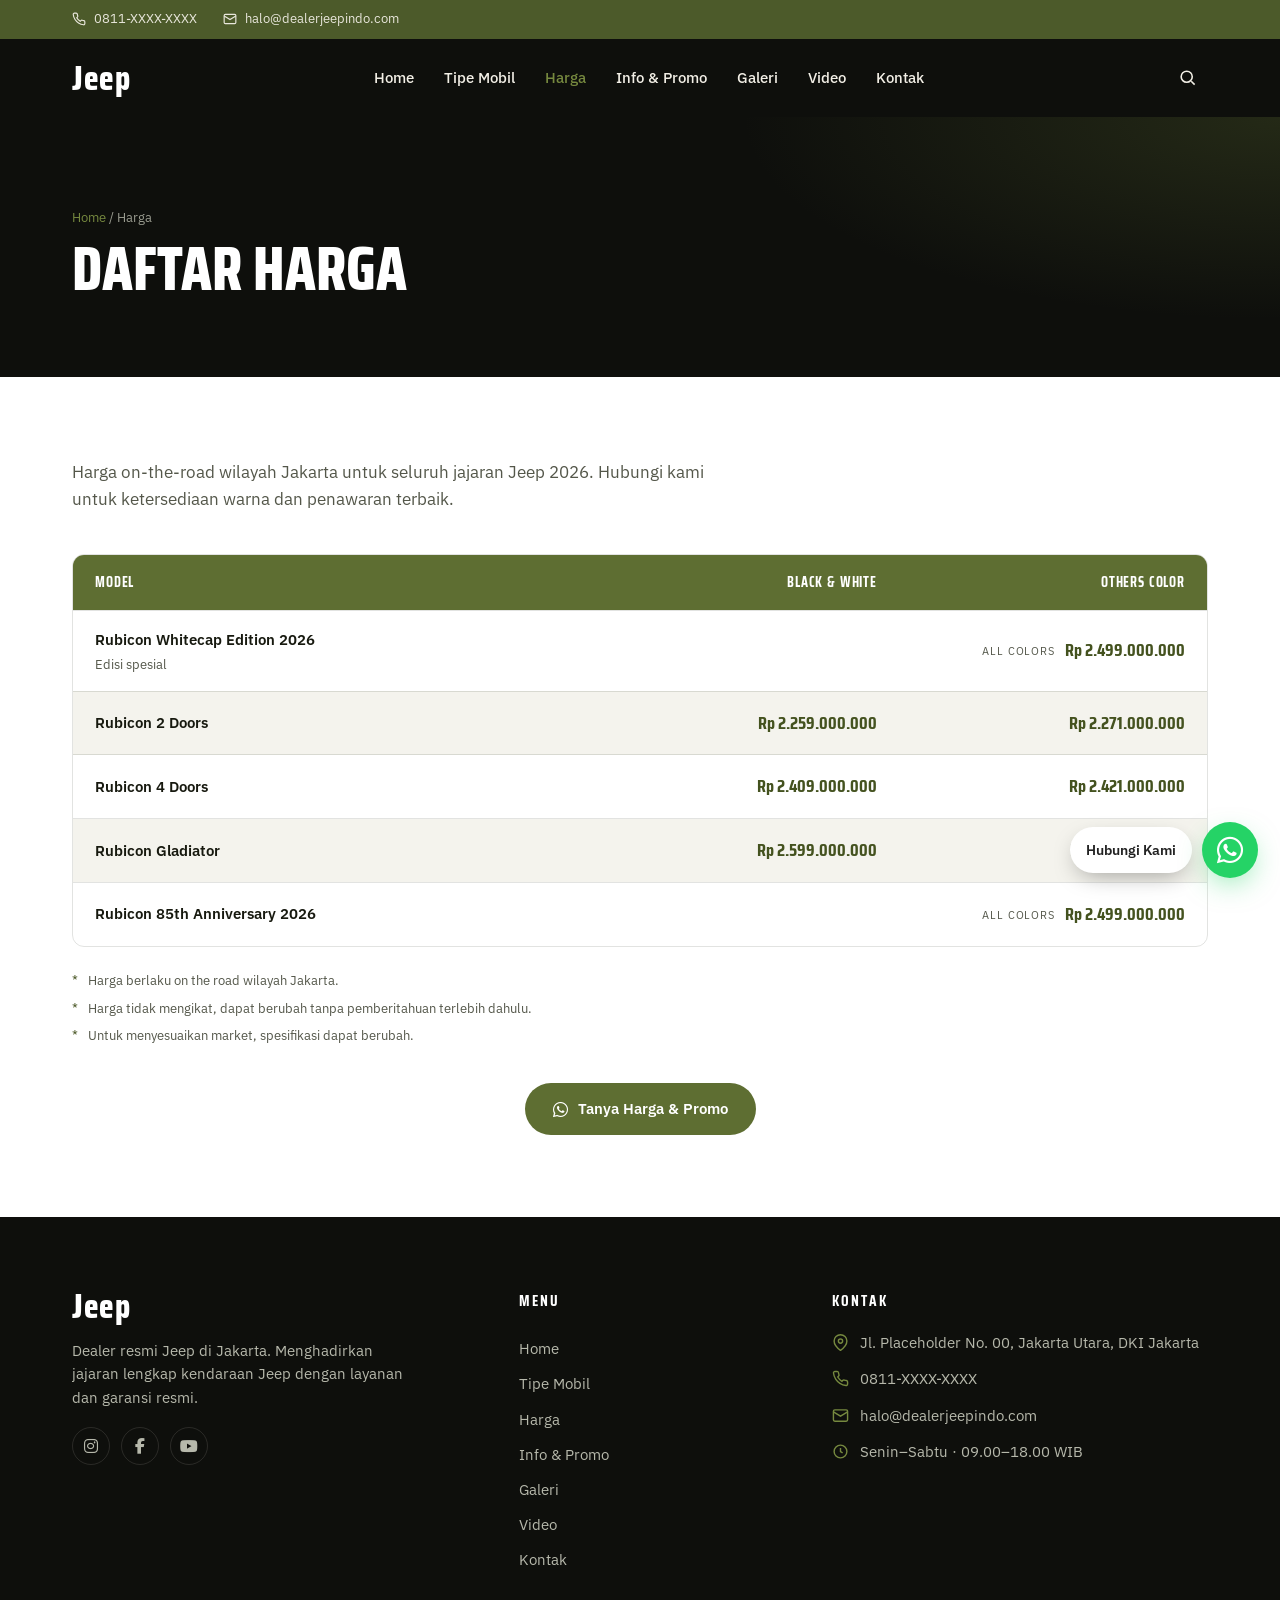
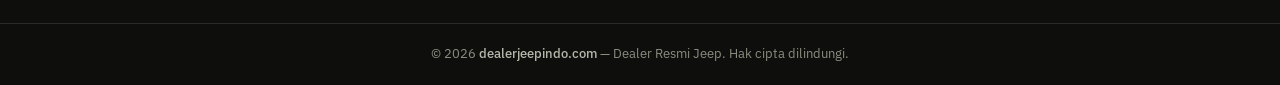
==== harga.html @ bde7ee02 "Add files via upload" ====
<!DOCTYPE html>
<html lang="id">
<head>
<meta charset="UTF-8">
<meta name="viewport" content="width=device-width, initial-scale=1.0">
<title>Daftar Harga Jeep 2026 — dealerjeepindo.com</title>
<meta name="description" content="Daftar harga resmi Jeep 2026 — Rubicon, Gladiator, Whitecap Edition. Harga on-the-road Jakarta.">
<link rel="preconnect" href="https://fonts.googleapis.com">
<link rel="preconnect" href="https://fonts.gstatic.com" crossorigin>
<link href="https://fonts.googleapis.com/css2?family=Saira+Condensed:wght@600;700;800&family=IBM+Plex+Sans:wght@400;500;600&display=swap" rel="stylesheet">
<link rel="stylesheet" href="https://cdnjs.cloudflare.com/ajax/libs/font-awesome/6.5.2/css/all.min.css" crossorigin="anonymous" referrerpolicy="no-referrer">
<style>
  :root{--bg:#FFFFFF;--bg-alt:#F4F3ED;--ink:#17190F;--ink-soft:#54574A;--black:#0E0F0C;--olive:#5E6E32;--olive-br:#76893F;--olive-text:#44521F;--bar:#4C5A2A;--bone:#F2EFE6;--wa:#25D366;--line:rgba(23,25,15,.12);--line-d:rgba(242,239,230,.12);--maxw:1240px;--hpad:clamp(20px,5vw,52px);}
  *,*::before,*::after{box-sizing:border-box;}
  html{scroll-behavior:smooth;}
  body{margin:0;background:var(--bg);color:var(--ink);font-family:"IBM Plex Sans",system-ui,sans-serif;line-height:1.6;-webkit-font-smoothing:antialiased;overflow-x:hidden;}
  a{color:inherit;text-decoration:none;}
  ::selection{background:var(--olive);color:#fff;}
  .wa-btn{display:inline-flex;align-items:center;gap:10px;background:var(--olive);color:#fff;font-weight:600;font-size:15px;padding:14px 28px;border-radius:30px;transition:background .2s,transform .2s;cursor:pointer;}
  .wa-btn:hover{background:var(--olive-br);transform:translateY(-2px);}
  .wa-btn i{font-size:17px;line-height:1;flex:none;}
  .topbar{background:var(--bar);font-size:13px;}
  .topbar .in{max-width:var(--maxw);margin:0 auto;padding:9px var(--hpad);display:flex;align-items:center;gap:26px;}
  .topbar a{color:var(--bone);display:inline-flex;align-items:center;gap:8px;opacity:.95;transition:opacity .2s;}
  .topbar a:hover{opacity:1;}.topbar svg{width:14px;height:14px;flex:none;}
  .nav{position:sticky;top:0;z-index:50;background:var(--black);}
  .nav .in{max-width:var(--maxw);margin:0 auto;padding:0 var(--hpad);height:78px;display:flex;align-items:center;justify-content:space-between;gap:24px;}
  .logo{font-family:"Saira Condensed",sans-serif;font-weight:800;font-size:34px;letter-spacing:.02em;line-height:1;color:#fff;}
  .menu{display:flex;align-items:center;gap:30px;}
  .menu a{font-size:15px;font-weight:500;color:var(--bone);padding:4px 0;transition:color .2s;}
  .menu a:hover,.menu a.active{color:var(--olive-br);}
  .nav-icons{display:flex;align-items:center;gap:14px;}
  .nav-icons .search{width:40px;height:40px;display:flex;align-items:center;justify-content:center;color:var(--bone);background:none;border:0;cursor:pointer;border-radius:50%;transition:background .2s;}
  .nav-icons .search:hover{background:rgba(242,239,230,.08);}.nav-icons .search svg{width:19px;height:19px;}
  .burger{display:none;width:44px;height:44px;border:1px solid var(--line-d);background:none;border-radius:3px;cursor:pointer;padding:0;align-items:center;justify-content:center;}
  .burger span,.burger span::before,.burger span::after{display:block;width:20px;height:2px;background:var(--bone);position:relative;transition:transform .25s,background .2s;}
  .burger span::before,.burger span::after{content:"";position:absolute;left:0;}
  .burger span::before{top:-6px;}.burger span::after{top:6px;}
  .burger[aria-expanded="true"] span{background:transparent;}
  .burger[aria-expanded="true"] span::before{transform:translateY(6px) rotate(45deg);}
  .burger[aria-expanded="true"] span::after{transform:translateY(-6px) rotate(-45deg);}
  .page-hero{background:var(--black);position:relative;overflow:hidden;}
  .page-hero::after{content:"";position:absolute;inset:0;background:radial-gradient(70% 130% at 100% 0,rgba(94,110,50,.28),transparent 60%);}
  .page-hero .in{position:relative;z-index:1;max-width:var(--maxw);margin:0 auto;padding:clamp(46px,7vw,78px) var(--hpad);}
  .page-hero .crumb{font-size:13px;color:#9A9C90;margin-bottom:10px;}
  .page-hero .crumb a{color:var(--olive-br);}
  .page-hero h1{font-family:"Saira Condensed",sans-serif;font-weight:800;text-transform:uppercase;font-size:clamp(2.4rem,5vw,3.8rem);line-height:1;margin:0;color:#fff;}
  .lead{max-width:660px;margin:0 0 clamp(30px,5vw,42px);color:var(--ink-soft);font-size:16.5px;}

  /* price table */
  .price-wrap{max-width:var(--maxw);margin:0 auto;padding:clamp(48px,7vw,82px) var(--hpad);}
  .tscroll{overflow-x:auto;border:1px solid var(--line);border-radius:12px;}
  .ptable{width:100%;border-collapse:collapse;min-width:560px;font-size:15px;}
  .ptable thead th{background:var(--olive);color:#fff;text-align:left;padding:16px 22px;font-family:"Saira Condensed",sans-serif;font-weight:700;text-transform:uppercase;letter-spacing:.06em;font-size:14px;}
  .ptable thead th:not(:first-child){text-align:right;}
  .ptable td{padding:17px 22px;border-top:1px solid var(--line);vertical-align:middle;}
  .ptable tbody tr:nth-child(even){background:var(--bg-alt);}
  .ptable .model{font-weight:600;color:var(--ink);}
  .ptable .model small{display:block;font-weight:400;color:var(--ink-soft);font-size:12.5px;margin-top:2px;}
  .ptable .price{font-family:"Saira Condensed",sans-serif;font-weight:700;font-size:18px;color:var(--olive-text);white-space:nowrap;text-align:right;}
  .ptable .all{text-align:right;}
  .ptable .badge-all{font-size:11px;color:var(--ink-soft);text-transform:uppercase;letter-spacing:.08em;display:inline-block;margin-right:10px;vertical-align:middle;}
  .pnotes{margin:24px 0 0;padding:0;list-style:none;font-size:13px;color:var(--ink-soft);}
  .pnotes li{margin-bottom:7px;padding-left:16px;position:relative;}
  .pnotes li::before{content:"*";position:absolute;left:0;color:var(--olive-text);}
  .price-cta{margin-top:36px;text-align:center;}

  /* footer */
  .footer{background:var(--black);color:var(--bone);}
  .footer .in{max-width:var(--maxw);margin:0 auto;padding:clamp(52px,7vw,72px) var(--hpad) 0;}
  .footer .cols{display:grid;grid-template-columns:1.5fr 1fr 1.4fr;gap:44px;padding-bottom:46px;}
  .footer .logo{margin-bottom:16px;}
  .footer .blurb{color:#B6B8AB;font-size:14.5px;margin:0 0 18px;max-width:38ch;}
  .footer h4{font-family:"Saira Condensed",sans-serif;font-weight:700;text-transform:uppercase;letter-spacing:.14em;font-size:15px;color:#fff;margin:0 0 18px;}
  .footer .links a{display:block;color:#B6B8AB;padding:6px 0;font-size:14.5px;transition:color .2s;}
  .footer .links a:hover{color:var(--olive-br);}
  .footer .contact{list-style:none;padding:0;margin:0;}
  .footer .contact li{display:flex;gap:11px;color:#B6B8AB;font-size:14.5px;margin-bottom:13px;align-items:flex-start;}
  .footer .contact svg{width:17px;height:17px;flex:none;color:var(--olive-br);margin-top:3px;}
  .footer .social{display:flex;gap:11px;margin-top:6px;}
  .footer .social a{width:38px;height:38px;border:1px solid var(--line-d);border-radius:50%;display:flex;align-items:center;justify-content:center;color:#B6B8AB;transition:background .2s,color .2s,border-color .2s;}
  .footer .social a:hover{background:var(--olive);color:#fff;border-color:var(--olive);}.footer .social i{font-size:16px;}
  .copyright{border-top:1px solid var(--line-d);padding:20px 0;text-align:center;font-size:13px;color:#8B8D81;}
  .copyright b{color:#B6B8AB;font-weight:500;}
  .wa{position:fixed;right:22px;bottom:22px;z-index:80;display:flex;align-items:center;}
  .wa .pill{background:#fff;color:#222;font-size:14px;font-weight:600;padding:0 16px;height:46px;display:flex;align-items:center;border-radius:24px;box-shadow:0 8px 24px -8px rgba(0,0,0,.4);margin-right:10px;white-space:nowrap;}
  .wa .circle{width:56px;height:56px;border-radius:50%;background:var(--wa);display:flex;align-items:center;justify-content:center;box-shadow:0 10px 28px -6px rgba(37,211,102,.5);transition:transform .2s;}
  .wa:hover .circle{transform:scale(1.07);}.wa .circle i{font-size:30px;line-height:1;color:#fff;}

  @media (max-width:900px){
    .menu,.nav-icons .search{display:none;}.burger{display:flex;}
    .menu.open{display:flex;position:fixed;top:78px;left:0;right:0;flex-direction:column;align-items:stretch;gap:0;background:rgba(14,15,12,.98);border-bottom:1px solid var(--line-d);padding:6px var(--hpad) 16px;}
    .menu.open a{padding:15px 0;border-bottom:1px solid var(--line-d);font-size:16px;}
    .footer .cols{grid-template-columns:1fr 1fr;gap:34px;}
  }
  @media (max-width:560px){
    .topbar .in{gap:16px;font-size:12px;}.topbar .email{display:none;}.wa .pill{display:none;}
    .footer .cols{grid-template-columns:1fr;gap:30px;}
    .ptable td,.ptable thead th{padding:13px 16px;}
  }
  @media (prefers-reduced-motion:reduce){*{transition-duration:.001s!important;}}
</style>
</head>
<body>

<div class="topbar"><div class="in">
  <a href="tel:+62811XXXXXXX"><svg viewBox="0 0 24 24" fill="none" stroke="currentColor" stroke-width="2"><path d="M22 16.92v3a2 2 0 0 1-2.18 2 19.79 19.79 0 0 1-8.63-3.07 19.5 19.5 0 0 1-6-6 19.79 19.79 0 0 1-3.07-8.67A2 2 0 0 1 4.11 2h3a2 2 0 0 1 2 1.72c.13.96.36 1.9.7 2.81a2 2 0 0 1-.45 2.11L8.09 9.91a16 16 0 0 0 6 6l1.27-1.27a2 2 0 0 1 2.11-.45c.91.34 1.85.57 2.81.7A2 2 0 0 1 22 16.92z"/></svg>0811-XXXX-XXXX</a>
  <a class="email" href="mailto:halo@dealerjeepindo.com"><svg viewBox="0 0 24 24" fill="none" stroke="currentColor" stroke-width="2"><rect x="2" y="4" width="20" height="16" rx="2"/><path d="m22 7-10 6L2 7"/></svg>halo@dealerjeepindo.com</a>
</div></div>

<nav class="nav"><div class="in">
  <a href="index.html" class="logo">Jeep</a>
  <div class="menu" id="menu">
    <a href="index.html">Home</a>
    <a href="tipe-mobil.html">Tipe Mobil</a>
    <a href="harga.html" class="active">Harga</a>
    <a href="#">Info &amp; Promo</a>
    <a href="#">Galeri</a>
    <a href="#">Video</a>
    <a href="kontak.html">Kontak</a>
  </div>
  <div class="nav-icons">
    <button class="search" aria-label="Cari"><svg viewBox="0 0 24 24" fill="none" stroke="currentColor" stroke-width="2"><circle cx="11" cy="11" r="7"/><path d="m21 21-4.3-4.3"/></svg></button>
    <button class="burger" id="burger" aria-label="Buka menu" aria-expanded="false" aria-controls="menu"><span></span></button>
  </div>
</div></nav>

<section class="page-hero"><div class="in">
  <p class="crumb"><a href="index.html">Home</a> / Harga</p>
  <h1>Daftar Harga</h1>
</div></section>

<section class="price-wrap">
  <p class="lead">Harga on-the-road wilayah Jakarta untuk seluruh jajaran Jeep 2026. Hubungi kami untuk ketersediaan warna dan penawaran terbaik.</p>

  <div class="tscroll">
    <table class="ptable">
      <thead><tr><th>Model</th><th>Black &amp; White</th><th>Others Color</th></tr></thead>
      <tbody>
        <tr>
          <td class="model">Rubicon Whitecap Edition 2026<small>Edisi spesial</small></td>
          <td class="all" colspan="2"><span class="badge-all">All Colors</span><span class="price" style="display:inline">Rp 2.499.000.000</span></td>
        </tr>
        <tr>
          <td class="model">Rubicon 2 Doors</td>
          <td class="price">Rp 2.259.000.000</td>
          <td class="price">Rp 2.271.000.000</td>
        </tr>
        <tr>
          <td class="model">Rubicon 4 Doors</td>
          <td class="price">Rp 2.409.000.000</td>
          <td class="price">Rp 2.421.000.000</td>
        </tr>
        <tr>
          <td class="model">Rubicon Gladiator</td>
          <td class="price">Rp 2.599.000.000</td>
          <td class="price">Rp 2.611.000.000</td>
        </tr>
        <tr>
          <td class="model">Rubicon 85th Anniversary 2026</td>
          <td class="all" colspan="2"><span class="badge-all">All Colors</span><span class="price" style="display:inline">Rp 2.499.000.000</span></td>
        </tr>
      </tbody>
    </table>
  </div>

  <ul class="pnotes">
    <li>Harga berlaku on the road wilayah Jakarta.</li>
    <li>Harga tidak mengikat, dapat berubah tanpa pemberitahuan terlebih dahulu.</li>
    <li>Untuk menyesuaikan market, spesifikasi dapat berubah.</li>
  </ul>

  <div class="price-cta">
    <a href="https://wa.me/62811XXXXXXX?text=Halo%2C%20saya%20mau%20tanya%20harga%20%26%20promo%20Jeep" class="wa-btn"><i class="fa-brands fa-whatsapp"></i> Tanya Harga &amp; Promo</a>
  </div>
</section>

<footer class="footer" id="footer"><div class="in"><div class="cols">
  <div>
    <div class="logo">Jeep</div>
    <p class="blurb">Dealer resmi Jeep di Jakarta. Menghadirkan jajaran lengkap kendaraan Jeep dengan layanan dan garansi resmi.</p>
    <div class="social">
      <a href="#" aria-label="Instagram"><i class="fa-brands fa-instagram"></i></a>
      <a href="#" aria-label="Facebook"><i class="fa-brands fa-facebook-f"></i></a>
      <a href="#" aria-label="YouTube"><i class="fa-brands fa-youtube"></i></a>
    </div>
  </div>
  <div>
    <h4>Menu</h4>
    <div class="links">
      <a href="index.html">Home</a>
      <a href="tipe-mobil.html">Tipe Mobil</a>
      <a href="harga.html">Harga</a>
      <a href="#">Info &amp; Promo</a>
      <a href="#">Galeri</a>
      <a href="#">Video</a>
      <a href="kontak.html">Kontak</a>
    </div>
  </div>
  <div>
    <h4>Kontak</h4>
    <ul class="contact">
      <li><svg viewBox="0 0 24 24" fill="none" stroke="currentColor" stroke-width="2"><path d="M21 10c0 7-9 13-9 13s-9-6-9-13a9 9 0 0 1 18 0Z"/><circle cx="12" cy="10" r="3"/></svg><span>Jl. Placeholder No. 00, Jakarta Utara, DKI Jakarta</span></li>
      <li><svg viewBox="0 0 24 24" fill="none" stroke="currentColor" stroke-width="2"><path d="M22 16.92v3a2 2 0 0 1-2.18 2 19.79 19.79 0 0 1-8.63-3.07 19.5 19.5 0 0 1-6-6 19.79 19.79 0 0 1-3.07-8.67A2 2 0 0 1 4.11 2h3a2 2 0 0 1 2 1.72c.13.96.36 1.9.7 2.81a2 2 0 0 1-.45 2.11L8.09 9.91a16 16 0 0 0 6 6l1.27-1.27a2 2 0 0 1 2.11-.45c.91.34 1.85.57 2.81.7A2 2 0 0 1 22 16.92z"/></svg><span>0811-XXXX-XXXX</span></li>
      <li><svg viewBox="0 0 24 24" fill="none" stroke="currentColor" stroke-width="2"><rect x="2" y="4" width="20" height="16" rx="2"/><path d="m22 7-10 6L2 7"/></svg><span>halo@dealerjeepindo.com</span></li>
      <li><svg viewBox="0 0 24 24" fill="none" stroke="currentColor" stroke-width="2"><circle cx="12" cy="12" r="9"/><path d="M12 7v5l3 2"/></svg><span>Senin–Sabtu · 09.00–18.00 WIB</span></li>
    </ul>
  </div>
</div></div>
<div class="copyright">© 2026 <b>dealerjeepindo.com</b> — Dealer Resmi Jeep. Hak cipta dilindungi.</div>
</footer>

<a class="wa" href="https://wa.me/62811XXXXXXX?text=Halo%2C%20saya%20mau%20tanya%20unit%20Jeep" aria-label="Hubungi via WhatsApp">
  <span class="pill">Hubungi Kami</span><span class="circle"><i class="fa-brands fa-whatsapp"></i></span>
</a>

<script>
(function(){var b=document.getElementById('burger'),m=document.getElementById('menu');b.addEventListener('click',function(){var o=m.classList.toggle('open');b.setAttribute('aria-expanded',o);});m.querySelectorAll('a').forEach(function(a){a.addEventListener('click',function(){m.classList.remove('open');b.setAttribute('aria-expanded','false');});});})();
</script>
</body>
</html>
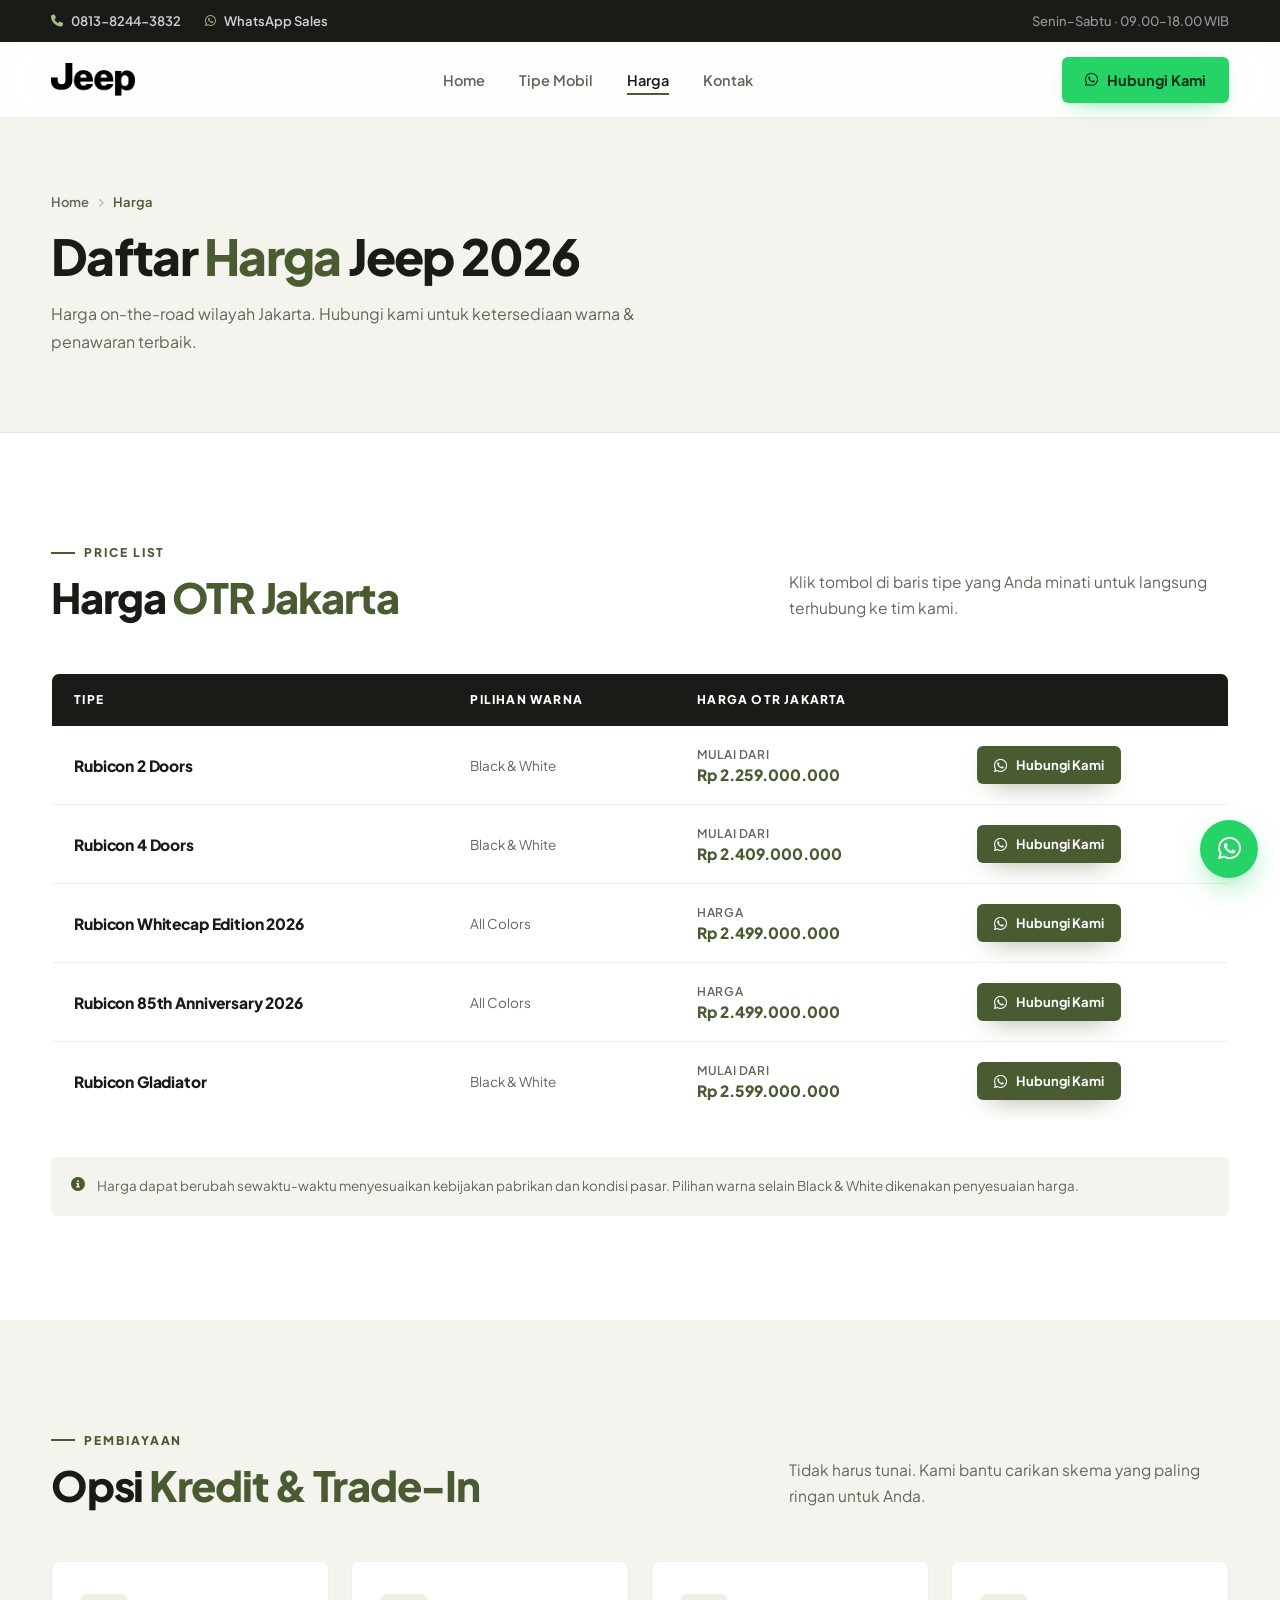
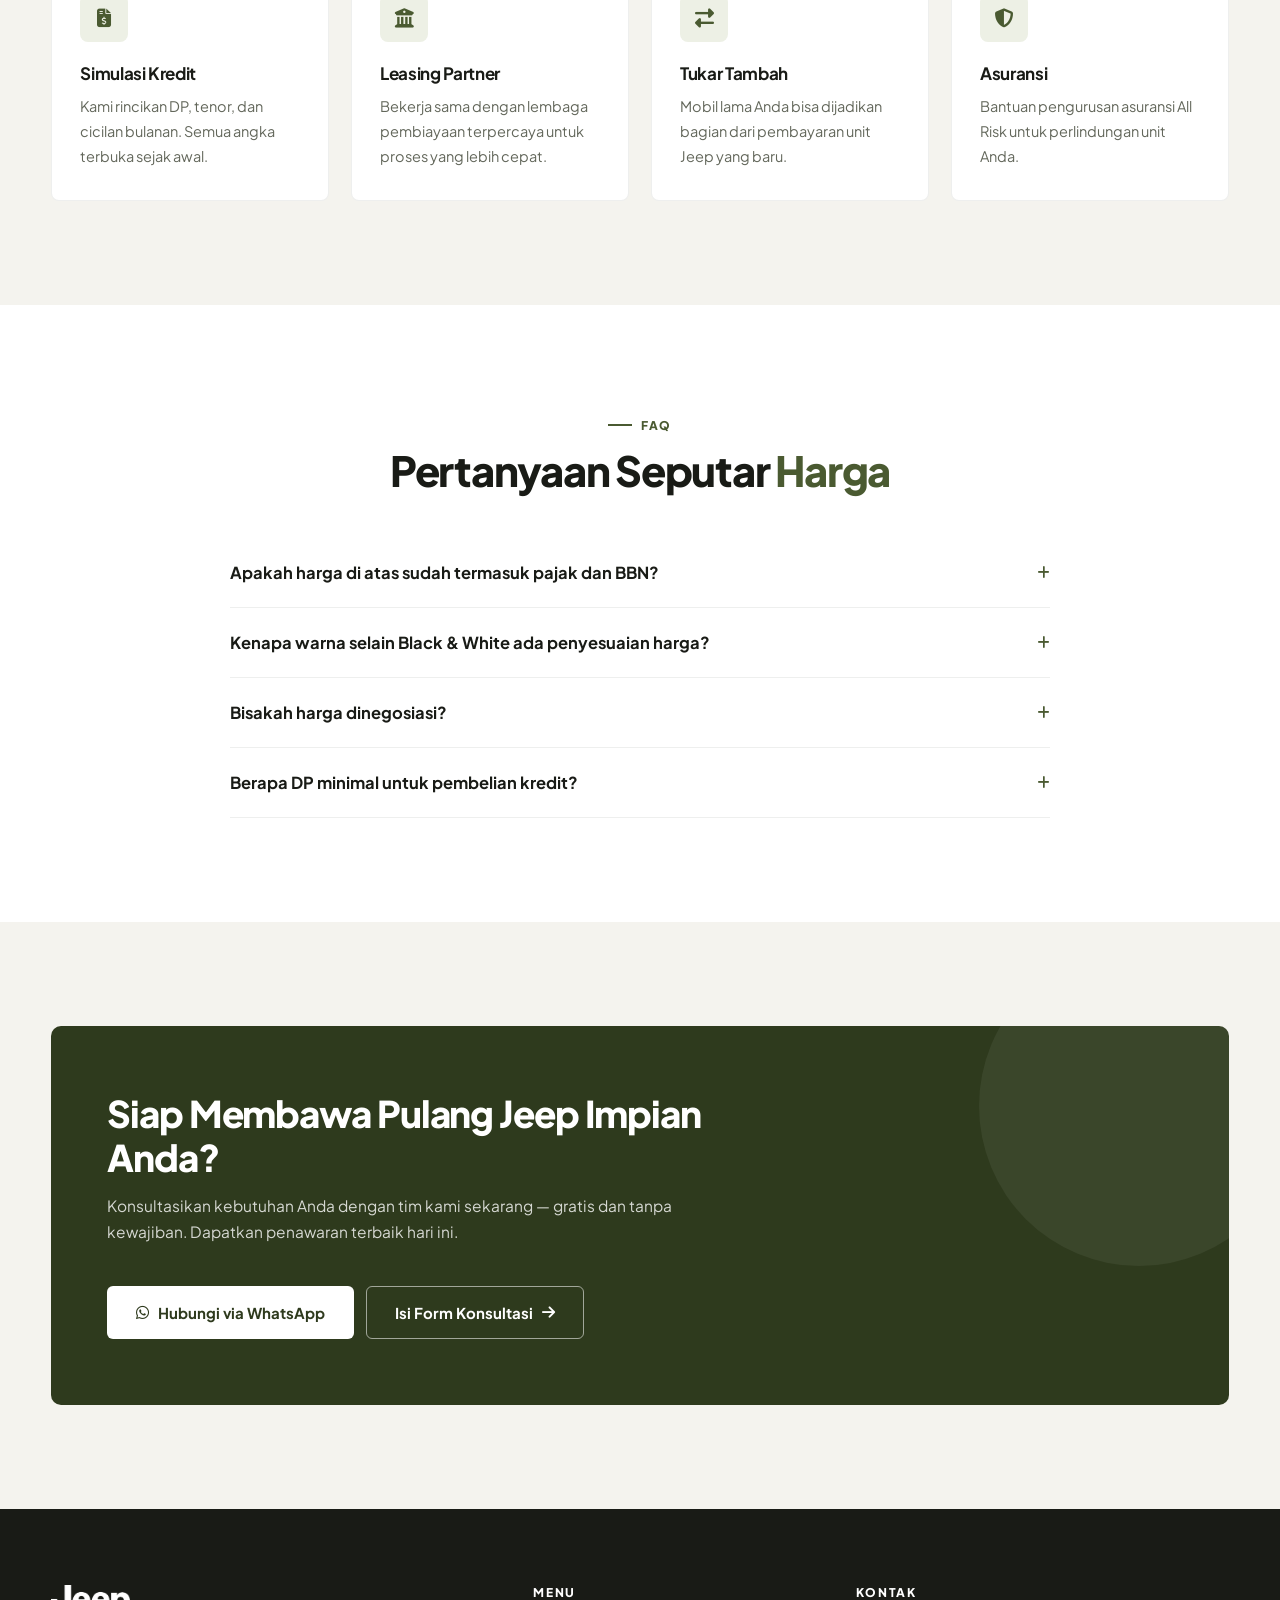
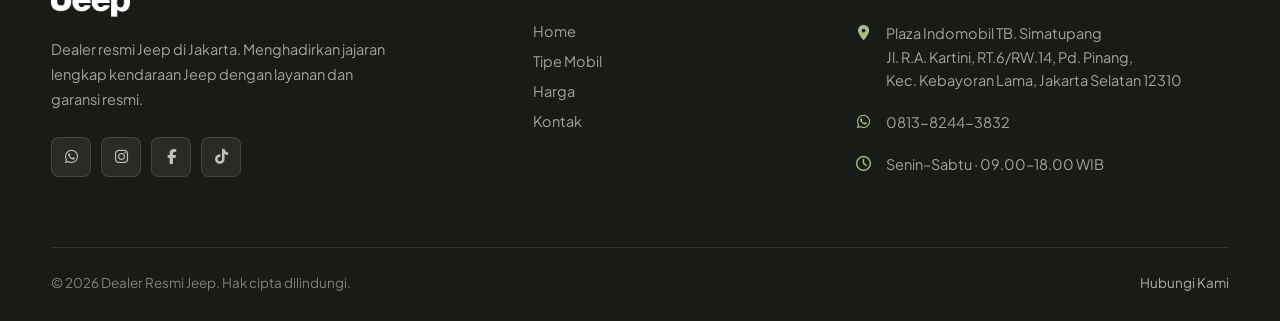
==== commit 5096bba3: "Add files via upload" ====
--- a/harga.html
+++ b/harga.html
@@ -3,219 +3,336 @@
 <head>
 <meta charset="UTF-8">
 <meta name="viewport" content="width=device-width, initial-scale=1.0">
-<title>Daftar Harga Jeep 2026 — dealerjeepindo.com</title>
-<meta name="description" content="Daftar harga resmi Jeep 2026 — Rubicon, Gladiator, Whitecap Edition. Harga on-the-road Jakarta.">
+<title>Daftar Harga | Dealer Resmi Jeep Jakarta</title>
+<meta name="description" content="Daftar harga OTR Jakarta mobil Jeep 2026: Rubicon 2 Doors, 4 Doors, Gladiator, Whitecap Edition, dan 85th Anniversary.">
+
 <link rel="preconnect" href="https://fonts.googleapis.com">
 <link rel="preconnect" href="https://fonts.gstatic.com" crossorigin>
-<link href="https://fonts.googleapis.com/css2?family=Saira+Condensed:wght@600;700;800&family=IBM+Plex+Sans:wght@400;500;600&display=swap" rel="stylesheet">
-<link rel="stylesheet" href="https://cdnjs.cloudflare.com/ajax/libs/font-awesome/6.5.2/css/all.min.css" crossorigin="anonymous" referrerpolicy="no-referrer">
-<style>
-  :root{--bg:#FFFFFF;--bg-alt:#F4F3ED;--ink:#17190F;--ink-soft:#54574A;--black:#0E0F0C;--olive:#5E6E32;--olive-br:#76893F;--olive-text:#44521F;--bar:#4C5A2A;--bone:#F2EFE6;--wa:#25D366;--line:rgba(23,25,15,.12);--line-d:rgba(242,239,230,.12);--maxw:1240px;--hpad:clamp(20px,5vw,52px);}
-  *,*::before,*::after{box-sizing:border-box;}
-  html{scroll-behavior:smooth;}
-  body{margin:0;background:var(--bg);color:var(--ink);font-family:"IBM Plex Sans",system-ui,sans-serif;line-height:1.6;-webkit-font-smoothing:antialiased;overflow-x:hidden;}
-  a{color:inherit;text-decoration:none;}
-  ::selection{background:var(--olive);color:#fff;}
-  .wa-btn{display:inline-flex;align-items:center;gap:10px;background:var(--olive);color:#fff;font-weight:600;font-size:15px;padding:14px 28px;border-radius:30px;transition:background .2s,transform .2s;cursor:pointer;}
-  .wa-btn:hover{background:var(--olive-br);transform:translateY(-2px);}
-  .wa-btn i{font-size:17px;line-height:1;flex:none;}
-  .topbar{background:var(--bar);font-size:13px;}
-  .topbar .in{max-width:var(--maxw);margin:0 auto;padding:9px var(--hpad);display:flex;align-items:center;gap:26px;}
-  .topbar a{color:var(--bone);display:inline-flex;align-items:center;gap:8px;opacity:.95;transition:opacity .2s;}
-  .topbar a:hover{opacity:1;}.topbar svg{width:14px;height:14px;flex:none;}
-  .nav{position:sticky;top:0;z-index:50;background:var(--black);}
-  .nav .in{max-width:var(--maxw);margin:0 auto;padding:0 var(--hpad);height:78px;display:flex;align-items:center;justify-content:space-between;gap:24px;}
-  .logo{font-family:"Saira Condensed",sans-serif;font-weight:800;font-size:34px;letter-spacing:.02em;line-height:1;color:#fff;}
-  .menu{display:flex;align-items:center;gap:30px;}
-  .menu a{font-size:15px;font-weight:500;color:var(--bone);padding:4px 0;transition:color .2s;}
-  .menu a:hover,.menu a.active{color:var(--olive-br);}
-  .nav-icons{display:flex;align-items:center;gap:14px;}
-  .nav-icons .search{width:40px;height:40px;display:flex;align-items:center;justify-content:center;color:var(--bone);background:none;border:0;cursor:pointer;border-radius:50%;transition:background .2s;}
-  .nav-icons .search:hover{background:rgba(242,239,230,.08);}.nav-icons .search svg{width:19px;height:19px;}
-  .burger{display:none;width:44px;height:44px;border:1px solid var(--line-d);background:none;border-radius:3px;cursor:pointer;padding:0;align-items:center;justify-content:center;}
-  .burger span,.burger span::before,.burger span::after{display:block;width:20px;height:2px;background:var(--bone);position:relative;transition:transform .25s,background .2s;}
-  .burger span::before,.burger span::after{content:"";position:absolute;left:0;}
-  .burger span::before{top:-6px;}.burger span::after{top:6px;}
-  .burger[aria-expanded="true"] span{background:transparent;}
-  .burger[aria-expanded="true"] span::before{transform:translateY(6px) rotate(45deg);}
-  .burger[aria-expanded="true"] span::after{transform:translateY(-6px) rotate(-45deg);}
-  .page-hero{background:var(--black);position:relative;overflow:hidden;}
-  .page-hero::after{content:"";position:absolute;inset:0;background:radial-gradient(70% 130% at 100% 0,rgba(94,110,50,.28),transparent 60%);}
-  .page-hero .in{position:relative;z-index:1;max-width:var(--maxw);margin:0 auto;padding:clamp(46px,7vw,78px) var(--hpad);}
-  .page-hero .crumb{font-size:13px;color:#9A9C90;margin-bottom:10px;}
-  .page-hero .crumb a{color:var(--olive-br);}
-  .page-hero h1{font-family:"Saira Condensed",sans-serif;font-weight:800;text-transform:uppercase;font-size:clamp(2.4rem,5vw,3.8rem);line-height:1;margin:0;color:#fff;}
-  .lead{max-width:660px;margin:0 0 clamp(30px,5vw,42px);color:var(--ink-soft);font-size:16.5px;}
-
-  /* price table */
-  .price-wrap{max-width:var(--maxw);margin:0 auto;padding:clamp(48px,7vw,82px) var(--hpad);}
-  .tscroll{overflow-x:auto;border:1px solid var(--line);border-radius:12px;}
-  .ptable{width:100%;border-collapse:collapse;min-width:560px;font-size:15px;}
-  .ptable thead th{background:var(--olive);color:#fff;text-align:left;padding:16px 22px;font-family:"Saira Condensed",sans-serif;font-weight:700;text-transform:uppercase;letter-spacing:.06em;font-size:14px;}
-  .ptable thead th:not(:first-child){text-align:right;}
-  .ptable td{padding:17px 22px;border-top:1px solid var(--line);vertical-align:middle;}
-  .ptable tbody tr:nth-child(even){background:var(--bg-alt);}
-  .ptable .model{font-weight:600;color:var(--ink);}
-  .ptable .model small{display:block;font-weight:400;color:var(--ink-soft);font-size:12.5px;margin-top:2px;}
-  .ptable .price{font-family:"Saira Condensed",sans-serif;font-weight:700;font-size:18px;color:var(--olive-text);white-space:nowrap;text-align:right;}
-  .ptable .all{text-align:right;}
-  .ptable .badge-all{font-size:11px;color:var(--ink-soft);text-transform:uppercase;letter-spacing:.08em;display:inline-block;margin-right:10px;vertical-align:middle;}
-  .pnotes{margin:24px 0 0;padding:0;list-style:none;font-size:13px;color:var(--ink-soft);}
-  .pnotes li{margin-bottom:7px;padding-left:16px;position:relative;}
-  .pnotes li::before{content:"*";position:absolute;left:0;color:var(--olive-text);}
-  .price-cta{margin-top:36px;text-align:center;}
-
-  /* footer */
-  .footer{background:var(--black);color:var(--bone);}
-  .footer .in{max-width:var(--maxw);margin:0 auto;padding:clamp(52px,7vw,72px) var(--hpad) 0;}
-  .footer .cols{display:grid;grid-template-columns:1.5fr 1fr 1.4fr;gap:44px;padding-bottom:46px;}
-  .footer .logo{margin-bottom:16px;}
-  .footer .blurb{color:#B6B8AB;font-size:14.5px;margin:0 0 18px;max-width:38ch;}
-  .footer h4{font-family:"Saira Condensed",sans-serif;font-weight:700;text-transform:uppercase;letter-spacing:.14em;font-size:15px;color:#fff;margin:0 0 18px;}
-  .footer .links a{display:block;color:#B6B8AB;padding:6px 0;font-size:14.5px;transition:color .2s;}
-  .footer .links a:hover{color:var(--olive-br);}
-  .footer .contact{list-style:none;padding:0;margin:0;}
-  .footer .contact li{display:flex;gap:11px;color:#B6B8AB;font-size:14.5px;margin-bottom:13px;align-items:flex-start;}
-  .footer .contact svg{width:17px;height:17px;flex:none;color:var(--olive-br);margin-top:3px;}
-  .footer .social{display:flex;gap:11px;margin-top:6px;}
-  .footer .social a{width:38px;height:38px;border:1px solid var(--line-d);border-radius:50%;display:flex;align-items:center;justify-content:center;color:#B6B8AB;transition:background .2s,color .2s,border-color .2s;}
-  .footer .social a:hover{background:var(--olive);color:#fff;border-color:var(--olive);}.footer .social i{font-size:16px;}
-  .copyright{border-top:1px solid var(--line-d);padding:20px 0;text-align:center;font-size:13px;color:#8B8D81;}
-  .copyright b{color:#B6B8AB;font-weight:500;}
-  .wa{position:fixed;right:22px;bottom:22px;z-index:80;display:flex;align-items:center;}
-  .wa .pill{background:#fff;color:#222;font-size:14px;font-weight:600;padding:0 16px;height:46px;display:flex;align-items:center;border-radius:24px;box-shadow:0 8px 24px -8px rgba(0,0,0,.4);margin-right:10px;white-space:nowrap;}
-  .wa .circle{width:56px;height:56px;border-radius:50%;background:var(--wa);display:flex;align-items:center;justify-content:center;box-shadow:0 10px 28px -6px rgba(37,211,102,.5);transition:transform .2s;}
-  .wa:hover .circle{transform:scale(1.07);}.wa .circle i{font-size:30px;line-height:1;color:#fff;}
-
-  @media (max-width:900px){
-    .menu,.nav-icons .search{display:none;}.burger{display:flex;}
-    .menu.open{display:flex;position:fixed;top:78px;left:0;right:0;flex-direction:column;align-items:stretch;gap:0;background:rgba(14,15,12,.98);border-bottom:1px solid var(--line-d);padding:6px var(--hpad) 16px;}
-    .menu.open a{padding:15px 0;border-bottom:1px solid var(--line-d);font-size:16px;}
-    .footer .cols{grid-template-columns:1fr 1fr;gap:34px;}
-  }
-  @media (max-width:560px){
-    .topbar .in{gap:16px;font-size:12px;}.topbar .email{display:none;}.wa .pill{display:none;}
-    .footer .cols{grid-template-columns:1fr;gap:30px;}
-    .ptable td,.ptable thead th{padding:13px 16px;}
-  }
-  @media (prefers-reduced-motion:reduce){*{transition-duration:.001s!important;}}
-</style>
+<link href="https://fonts.googleapis.com/css2?family=Plus+Jakarta+Sans:wght@400;500;600;700;800&display=swap" rel="stylesheet">
+<link rel="stylesheet" href="https://cdnjs.cloudflare.com/ajax/libs/font-awesome/6.5.2/css/all.min.css">
+<link rel="stylesheet" href="assets/style.css">
 </head>
 <body>
 
-<div class="topbar"><div class="in">
-  <a href="tel:+62811XXXXXXX"><svg viewBox="0 0 24 24" fill="none" stroke="currentColor" stroke-width="2"><path d="M22 16.92v3a2 2 0 0 1-2.18 2 19.79 19.79 0 0 1-8.63-3.07 19.5 19.5 0 0 1-6-6 19.79 19.79 0 0 1-3.07-8.67A2 2 0 0 1 4.11 2h3a2 2 0 0 1 2 1.72c.13.96.36 1.9.7 2.81a2 2 0 0 1-.45 2.11L8.09 9.91a16 16 0 0 0 6 6l1.27-1.27a2 2 0 0 1 2.11-.45c.91.34 1.85.57 2.81.7A2 2 0 0 1 22 16.92z"/></svg>0811-XXXX-XXXX</a>
-  <a class="email" href="mailto:halo@dealerjeepindo.com"><svg viewBox="0 0 24 24" fill="none" stroke="currentColor" stroke-width="2"><rect x="2" y="4" width="20" height="16" rx="2"/><path d="m22 7-10 6L2 7"/></svg>halo@dealerjeepindo.com</a>
-</div></div>
-
-<nav class="nav"><div class="in">
-  <a href="index.html" class="logo">Jeep</a>
-  <div class="menu" id="menu">
-    <a href="index.html">Home</a>
-    <a href="tipe-mobil.html">Tipe Mobil</a>
-    <a href="harga.html" class="active">Harga</a>
-    <a href="#">Info &amp; Promo</a>
-    <a href="#">Galeri</a>
-    <a href="#">Video</a>
-    <a href="kontak.html">Kontak</a>
-  </div>
-  <div class="nav-icons">
-    <button class="search" aria-label="Cari"><svg viewBox="0 0 24 24" fill="none" stroke="currentColor" stroke-width="2"><circle cx="11" cy="11" r="7"/><path d="m21 21-4.3-4.3"/></svg></button>
-    <button class="burger" id="burger" aria-label="Buka menu" aria-expanded="false" aria-controls="menu"><span></span></button>
-  </div>
-</div></nav>
-
-<section class="page-hero"><div class="in">
-  <p class="crumb"><a href="index.html">Home</a> / Harga</p>
-  <h1>Daftar Harga</h1>
-</div></section>
-
-<section class="price-wrap">
-  <p class="lead">Harga on-the-road wilayah Jakarta untuk seluruh jajaran Jeep 2026. Hubungi kami untuk ketersediaan warna dan penawaran terbaik.</p>
-
-  <div class="tscroll">
-    <table class="ptable">
-      <thead><tr><th>Model</th><th>Black &amp; White</th><th>Others Color</th></tr></thead>
-      <tbody>
-        <tr>
-          <td class="model">Rubicon Whitecap Edition 2026<small>Edisi spesial</small></td>
-          <td class="all" colspan="2"><span class="badge-all">All Colors</span><span class="price" style="display:inline">Rp 2.499.000.000</span></td>
-        </tr>
-        <tr>
-          <td class="model">Rubicon 2 Doors</td>
-          <td class="price">Rp 2.259.000.000</td>
-          <td class="price">Rp 2.271.000.000</td>
-        </tr>
-        <tr>
-          <td class="model">Rubicon 4 Doors</td>
-          <td class="price">Rp 2.409.000.000</td>
-          <td class="price">Rp 2.421.000.000</td>
-        </tr>
-        <tr>
-          <td class="model">Rubicon Gladiator</td>
-          <td class="price">Rp 2.599.000.000</td>
-          <td class="price">Rp 2.611.000.000</td>
-        </tr>
-        <tr>
-          <td class="model">Rubicon 85th Anniversary 2026</td>
-          <td class="all" colspan="2"><span class="badge-all">All Colors</span><span class="price" style="display:inline">Rp 2.499.000.000</span></td>
-        </tr>
-      </tbody>
-    </table>
-  </div>
-
-  <ul class="pnotes">
-    <li>Harga berlaku on the road wilayah Jakarta.</li>
-    <li>Harga tidak mengikat, dapat berubah tanpa pemberitahuan terlebih dahulu.</li>
-    <li>Untuk menyesuaikan market, spesifikasi dapat berubah.</li>
-  </ul>
-
-  <div class="price-cta">
-    <a href="https://wa.me/62811XXXXXXX?text=Halo%2C%20saya%20mau%20tanya%20harga%20%26%20promo%20Jeep" class="wa-btn"><i class="fa-brands fa-whatsapp"></i> Tanya Harga &amp; Promo</a>
-  </div>
-</section>
-
-<footer class="footer" id="footer"><div class="in"><div class="cols">
-  <div>
-    <div class="logo">Jeep</div>
-    <p class="blurb">Dealer resmi Jeep di Jakarta. Menghadirkan jajaran lengkap kendaraan Jeep dengan layanan dan garansi resmi.</p>
-    <div class="social">
-      <a href="#" aria-label="Instagram"><i class="fa-brands fa-instagram"></i></a>
-      <a href="#" aria-label="Facebook"><i class="fa-brands fa-facebook-f"></i></a>
-      <a href="#" aria-label="YouTube"><i class="fa-brands fa-youtube"></i></a>
-    </div>
-  </div>
-  <div>
-    <h4>Menu</h4>
-    <div class="links">
+<div class="topbar">
+  <div class="wrap topbar__inner">
+    <div class="topbar__left">
+      <a href="tel:081382443832"><i class="fa-solid fa-phone"></i> 0813-8244-3832</a>
+      <a href="https://wa.me/6281382443832" target="_blank"><i class="fa-brands fa-whatsapp"></i> WhatsApp Sales</a>
+    </div>
+    <div class="topbar__right">Senin&ndash;Sabtu &middot; 09.00&ndash;18.00 WIB</div>
+  </div>
+</div>
+
+<header class="nav" id="nav">
+  <div class="wrap nav__inner">
+    <a href="index.html" class="brand" aria-label="Dealer Jeep Indonesia">
+      <img src="assets/logo.png" alt="Jeep">
+    </a>
+    <nav class="menu" id="menu">
       <a href="index.html">Home</a>
       <a href="tipe-mobil.html">Tipe Mobil</a>
-      <a href="harga.html">Harga</a>
-      <a href="#">Info &amp; Promo</a>
-      <a href="#">Galeri</a>
-      <a href="#">Video</a>
+      <a href="harga.html" class="is-active">Harga</a>
       <a href="kontak.html">Kontak</a>
-    </div>
-  </div>
-  <div>
-    <h4>Kontak</h4>
-    <ul class="contact">
-      <li><svg viewBox="0 0 24 24" fill="none" stroke="currentColor" stroke-width="2"><path d="M21 10c0 7-9 13-9 13s-9-6-9-13a9 9 0 0 1 18 0Z"/><circle cx="12" cy="10" r="3"/></svg><span>Jl. Placeholder No. 00, Jakarta Utara, DKI Jakarta</span></li>
-      <li><svg viewBox="0 0 24 24" fill="none" stroke="currentColor" stroke-width="2"><path d="M22 16.92v3a2 2 0 0 1-2.18 2 19.79 19.79 0 0 1-8.63-3.07 19.5 19.5 0 0 1-6-6 19.79 19.79 0 0 1-3.07-8.67A2 2 0 0 1 4.11 2h3a2 2 0 0 1 2 1.72c.13.96.36 1.9.7 2.81a2 2 0 0 1-.45 2.11L8.09 9.91a16 16 0 0 0 6 6l1.27-1.27a2 2 0 0 1 2.11-.45c.91.34 1.85.57 2.81.7A2 2 0 0 1 22 16.92z"/></svg><span>0811-XXXX-XXXX</span></li>
-      <li><svg viewBox="0 0 24 24" fill="none" stroke="currentColor" stroke-width="2"><rect x="2" y="4" width="20" height="16" rx="2"/><path d="m22 7-10 6L2 7"/></svg><span>halo@dealerjeepindo.com</span></li>
-      <li><svg viewBox="0 0 24 24" fill="none" stroke="currentColor" stroke-width="2"><circle cx="12" cy="12" r="9"/><path d="M12 7v5l3 2"/></svg><span>Senin–Sabtu · 09.00–18.00 WIB</span></li>
-    </ul>
-  </div>
-</div></div>
-<div class="copyright">© 2026 <b>dealerjeepindo.com</b> — Dealer Resmi Jeep. Hak cipta dilindungi.</div>
+    </nav>
+    <div class="nav__right">
+      <a href="https://wa.me/6281382443832?text=Halo%2C%20saya%20mau%20tanya%20unit%20Jeep" target="_blank" class="btn btn--wa">
+        <i class="fa-brands fa-whatsapp"></i> Hubungi Kami
+      </a>
+      <button class="burger" id="burger" aria-label="Buka menu" aria-expanded="false"><i class="fa-solid fa-bars"></i></button>
+    </div>
+  </div>
+</header>
+
+<!-- ============ PAGE HERO ============ -->
+<section class="page-hero">
+  <div class="wrap">
+    <div class="page-hero__inner">
+      <div class="crumbs">
+        <a href="index.html">Home</a>
+        <i class="fa-solid fa-chevron-right"></i>
+        <span>Harga</span>
+      </div>
+      <h1>Daftar <em>Harga</em> Jeep 2026</h1>
+      <p>
+        Harga on-the-road wilayah Jakarta. Hubungi kami untuk ketersediaan warna &amp;
+        penawaran terbaik.
+      </p>
+    </div>
+  </div>
+</section>
+
+<!-- ============ PRICE TABLE ============ -->
+<section class="section">
+  <div class="wrap">
+
+    <div class="section__head">
+      <div>
+        <span class="eyebrow">Price List</span>
+        <h2 class="section__title">Harga <em>OTR Jakarta</em></h2>
+      </div>
+      <p>Klik tombol di baris tipe yang Anda minati untuk langsung terhubung ke tim kami.</p>
+    </div>
+
+    <div class="table-scroll">
+      <table class="price-table">
+        <thead>
+          <tr>
+            <th>Tipe</th>
+            <th>Pilihan Warna</th>
+            <th>Harga OTR Jakarta</th>
+            <th></th>
+          </tr>
+        </thead>
+        <tbody>
+          <tr>
+            <td>
+              <span class="pt-name">Rubicon 2 Doors</span>
+            </td>
+            <td class="pt-color">Black &amp; White</td>
+            <td>
+              <span class="pt-note">Mulai dari</span>
+              <span class="pt-price">Rp 2.259.000.000</span>
+            </td>
+            <td>
+              <a href="https://wa.me/6281382443832?text=Halo%2C%20saya%20tertarik%20Rubicon%202%20Doors" target="_blank" class="btn btn--olive">
+                <i class="fa-brands fa-whatsapp"></i> Hubungi Kami
+              </a>
+            </td>
+          </tr>
+
+          <tr>
+            <td>
+              <span class="pt-name">Rubicon 4 Doors</span>
+            </td>
+            <td class="pt-color">Black &amp; White</td>
+            <td>
+              <span class="pt-note">Mulai dari</span>
+              <span class="pt-price">Rp 2.409.000.000</span>
+            </td>
+            <td>
+              <a href="https://wa.me/6281382443832?text=Halo%2C%20saya%20tertarik%20Rubicon%204%20Doors" target="_blank" class="btn btn--olive">
+                <i class="fa-brands fa-whatsapp"></i> Hubungi Kami
+              </a>
+            </td>
+          </tr>
+
+          <tr>
+            <td>
+              <span class="pt-name">Rubicon Whitecap Edition 2026</span>
+            </td>
+            <td class="pt-color">All Colors</td>
+            <td>
+              <span class="pt-note">Harga</span>
+              <span class="pt-price">Rp 2.499.000.000</span>
+            </td>
+            <td>
+              <a href="https://wa.me/6281382443832?text=Halo%2C%20saya%20tertarik%20Rubicon%20Whitecap%20Edition%202026" target="_blank" class="btn btn--olive">
+                <i class="fa-brands fa-whatsapp"></i> Hubungi Kami
+              </a>
+            </td>
+          </tr>
+
+          <tr>
+            <td>
+              <span class="pt-name">Rubicon 85th Anniversary 2026</span>
+            </td>
+            <td class="pt-color">All Colors</td>
+            <td>
+              <span class="pt-note">Harga</span>
+              <span class="pt-price">Rp 2.499.000.000</span>
+            </td>
+            <td>
+              <a href="https://wa.me/6281382443832?text=Halo%2C%20saya%20tertarik%20Rubicon%2085th%20Anniversary%202026" target="_blank" class="btn btn--olive">
+                <i class="fa-brands fa-whatsapp"></i> Hubungi Kami
+              </a>
+            </td>
+          </tr>
+
+          <tr>
+            <td>
+              <span class="pt-name">Rubicon Gladiator</span>
+            </td>
+            <td class="pt-color">Black &amp; White</td>
+            <td>
+              <span class="pt-note">Mulai dari</span>
+              <span class="pt-price">Rp 2.599.000.000</span>
+            </td>
+            <td>
+              <a href="https://wa.me/6281382443832?text=Halo%2C%20saya%20tertarik%20Rubicon%20Gladiator" target="_blank" class="btn btn--olive">
+                <i class="fa-brands fa-whatsapp"></i> Hubungi Kami
+              </a>
+            </td>
+          </tr>
+        </tbody>
+      </table>
+    </div>
+
+    <div class="disclaimer">
+      <i class="fa-solid fa-circle-info"></i>
+      <span>
+        Harga dapat berubah sewaktu-waktu menyesuaikan kebijakan pabrikan dan kondisi pasar.
+        Pilihan warna selain Black &amp; White dikenakan penyesuaian harga.
+      </span>
+    </div>
+
+  </div>
+</section>
+
+<!-- ============ PEMBIAYAAN ============ -->
+<section class="section section--sand">
+  <div class="wrap">
+    <div class="section__head">
+      <div>
+        <span class="eyebrow">Pembiayaan</span>
+        <h2 class="section__title">Opsi <em>Kredit &amp; Trade-In</em></h2>
+      </div>
+      <p>Tidak harus tunai. Kami bantu carikan skema yang paling ringan untuk Anda.</p>
+    </div>
+
+    <div class="why">
+      <div class="why__card">
+        <div class="why__icon"><i class="fa-solid fa-file-invoice-dollar"></i></div>
+        <h3>Simulasi Kredit</h3>
+        <p>Kami rincikan DP, tenor, dan cicilan bulanan. Semua angka terbuka sejak awal.</p>
+      </div>
+      <div class="why__card">
+        <div class="why__icon"><i class="fa-solid fa-building-columns"></i></div>
+        <h3>Leasing Partner</h3>
+        <p>Bekerja sama dengan lembaga pembiayaan terpercaya untuk proses yang lebih cepat.</p>
+      </div>
+      <div class="why__card">
+        <div class="why__icon"><i class="fa-solid fa-right-left"></i></div>
+        <h3>Tukar Tambah</h3>
+        <p>Mobil lama Anda bisa dijadikan bagian dari pembayaran unit Jeep yang baru.</p>
+      </div>
+      <div class="why__card">
+        <div class="why__icon"><i class="fa-solid fa-shield-halved"></i></div>
+        <h3>Asuransi</h3>
+        <p>Bantuan pengurusan asuransi All Risk untuk perlindungan unit Anda.</p>
+      </div>
+    </div>
+  </div>
+</section>
+
+<!-- ============ FAQ ============ -->
+<section class="section">
+  <div class="wrap">
+    <div style="text-align:center;margin-bottom:44px">
+      <span class="eyebrow" style="justify-content:center">FAQ</span>
+      <h2 class="section__title" style="margin-inline:auto;max-width:640px">Pertanyaan Seputar <em>Harga</em></h2>
+    </div>
+
+    <div class="faq">
+      <div class="faq__item">
+        <button class="faq__q">Apakah harga di atas sudah termasuk pajak dan BBN? <i class="fa-solid fa-plus"></i></button>
+        <div class="faq__a">
+          <p>Ya. Harga yang tercantum adalah harga on-the-road (OTR) wilayah Jakarta, artinya sudah termasuk pengurusan STNK, BPKB, dan plat nomor. Untuk wilayah di luar Jakarta, harga OTR bisa berbeda.</p>
+        </div>
+      </div>
+      <div class="faq__item">
+        <button class="faq__q">Kenapa warna selain Black &amp; White ada penyesuaian harga? <i class="fa-solid fa-plus"></i></button>
+        <div class="faq__a">
+          <p>Warna di luar Black &amp; White termasuk kategori premium color dari pabrikan, sehingga dikenakan biaya tambahan. Besarannya bisa Anda tanyakan langsung ke tim kami sesuai tipe yang diminati.</p>
+        </div>
+      </div>
+      <div class="faq__item">
+        <button class="faq__q">Bisakah harga dinegosiasi? <i class="fa-solid fa-plus"></i></button>
+        <div class="faq__a">
+          <p>Harga OTR mengikuti kebijakan pabrikan, tapi penawaran terbaik bisa berupa program promo, paket aksesori, atau bantuan biaya. Hubungi tim kami untuk penawaran yang sedang berjalan.</p>
+        </div>
+      </div>
+      <div class="faq__item">
+        <button class="faq__q">Berapa DP minimal untuk pembelian kredit? <i class="fa-solid fa-plus"></i></button>
+        <div class="faq__a">
+          <p>Besaran DP tergantung tipe unit, tenor, dan hasil analisa dari pihak leasing. Tim kami bisa buatkan simulasi kredit sesuai budget yang Anda targetkan.</p>
+        </div>
+      </div>
+    </div>
+  </div>
+</section>
+
+<!-- ============ CTA BAND ============ -->
+<section class="section section--sand">
+  <div class="wrap">
+    <div class="cta-band">
+      <div class="cta-band__text">
+        <h2>Siap Membawa Pulang Jeep Impian Anda?</h2>
+        <p>
+          Konsultasikan kebutuhan Anda dengan tim kami sekarang &mdash; gratis dan tanpa kewajiban.
+          Dapatkan penawaran terbaik hari ini.
+        </p>
+      </div>
+      <div class="cta-band__actions">
+        <a href="https://wa.me/6281382443832?text=Halo%2C%20saya%20mau%20konsultasi%20unit%20Jeep" target="_blank" class="btn btn--white btn--lg">
+          <i class="fa-brands fa-whatsapp"></i> Hubungi via WhatsApp
+        </a>
+        <a href="kontak.html" class="btn btn--outline-light btn--lg">
+          Isi Form Konsultasi <i class="fa-solid fa-arrow-right"></i>
+        </a>
+      </div>
+    </div>
+  </div>
+</section>
+
+<footer class="footer">
+  <div class="wrap">
+    <div class="footer__grid">
+      <div class="footer__brand">
+        <a href="index.html" aria-label="Dealer Jeep Indonesia">
+          <img src="assets/logo.png" alt="Jeep">
+        </a>
+        <p>
+          Dealer resmi Jeep di Jakarta. Menghadirkan jajaran lengkap kendaraan Jeep
+          dengan layanan dan garansi resmi.
+        </p>
+        <div class="socials">
+          <a href="https://wa.me/6281382443832" target="_blank" aria-label="WhatsApp"><i class="fa-brands fa-whatsapp"></i></a>
+          <a href="#" aria-label="Instagram"><i class="fa-brands fa-instagram"></i></a>
+          <a href="#" aria-label="Facebook"><i class="fa-brands fa-facebook-f"></i></a>
+          <a href="#" aria-label="TikTok"><i class="fa-brands fa-tiktok"></i></a>
+        </div>
+      </div>
+      <div>
+        <h4>Menu</h4>
+        <div class="footer__links">
+          <a href="index.html">Home</a>
+          <a href="tipe-mobil.html">Tipe Mobil</a>
+          <a href="harga.html">Harga</a>
+          <a href="kontak.html">Kontak</a>
+        </div>
+      </div>
+      <div>
+        <h4>Kontak</h4>
+        <div class="contact-item">
+          <i class="fa-solid fa-location-dot"></i>
+          <div>
+            Plaza Indomobil TB. Simatupang<br>
+            Jl. R.A. Kartini, RT.6/RW.14, Pd. Pinang,<br>
+            Kec. Kebayoran Lama, Jakarta Selatan 12310
+          </div>
+        </div>
+        <div class="contact-item">
+          <i class="fa-brands fa-whatsapp"></i>
+          <div><a href="https://wa.me/6281382443832" target="_blank">0813-8244-3832</a></div>
+        </div>
+        <div class="contact-item">
+          <i class="fa-regular fa-clock"></i>
+          <div>Senin&ndash;Sabtu &middot; 09.00&ndash;18.00 WIB</div>
+        </div>
+      </div>
+    </div>
+    <div class="footer__bottom">
+      <span>&copy; 2026 Dealer Resmi Jeep. Hak cipta dilindungi.</span>
+      <a href="https://wa.me/6281382443832" target="_blank">Hubungi Kami</a>
+    </div>
+  </div>
 </footer>
 
-<a class="wa" href="https://wa.me/62811XXXXXXX?text=Halo%2C%20saya%20mau%20tanya%20unit%20Jeep" aria-label="Hubungi via WhatsApp">
-  <span class="pill">Hubungi Kami</span><span class="circle"><i class="fa-brands fa-whatsapp"></i></span>
+<a href="https://wa.me/6281382443832?text=Halo%2C%20saya%20mau%20tanya%20unit%20Jeep" target="_blank" class="wa-float" aria-label="Chat WhatsApp">
+  <i class="fa-brands fa-whatsapp"></i>
 </a>
 
-<script>
-(function(){var b=document.getElementById('burger'),m=document.getElementById('menu');b.addEventListener('click',function(){var o=m.classList.toggle('open');b.setAttribute('aria-expanded',o);});m.querySelectorAll('a').forEach(function(a){a.addEventListener('click',function(){m.classList.remove('open');b.setAttribute('aria-expanded','false');});});})();
-</script>
+<script src="assets/script.js"></script>
 </body>
 </html>
--- a/assets/style.css
+++ b/assets/style.css
@@ -0,0 +1,468 @@
+/* ============================================================
+   DEALER JEEP INDONESIA — GLOBAL STYLESHEET (LIGHT THEME)
+   Font: Plus Jakarta Sans | Icons: Font Awesome 6
+   ============================================================ */
+
+:root{
+  --ink:#191B16;
+  --ink-2:#3A3D34;
+  --muted:#63675B;
+  --paper:#FFFFFF;
+  --sand:#F4F3EE;
+  --sand-2:#EAE8DF;
+  --olive:#4A5A31;
+  --olive-deep:#2E3A1D;
+  --olive-tint:#EDF0E5;
+  --wa:#25D366;
+  --line:rgba(25,27,22,.12);
+  --line-soft:rgba(25,27,22,.07);
+  --top-h:42px;
+  --nav-h:76px;
+}
+
+*{margin:0;padding:0;box-sizing:border-box}
+html{scroll-behavior:smooth}
+body{
+  font-family:'Plus Jakarta Sans',system-ui,sans-serif;
+  background:var(--paper);
+  color:var(--ink);
+  -webkit-font-smoothing:antialiased;
+}
+a{text-decoration:none;color:inherit}
+img{max-width:100%;display:block}
+:focus-visible{outline:2px solid var(--olive);outline-offset:3px;border-radius:4px}
+
+.wrap{width:min(1240px,92%);margin-inline:auto}
+
+/* ================= BUTTONS ================= */
+.btn{
+  display:inline-flex;align-items:center;justify-content:center;gap:9px;
+  font-family:inherit;font-size:14.5px;font-weight:700;
+  padding:13px 22px;border-radius:6px;border:1px solid transparent;
+  cursor:pointer;white-space:nowrap;
+  transition:transform .18s ease, box-shadow .25s ease, background .2s ease, color .2s ease;
+}
+.btn i{font-size:15px}
+.btn--lg{padding:16px 28px;font-size:15px}
+.btn--olive{background:var(--olive);color:#fff;box-shadow:0 10px 26px -14px rgba(74,90,49,.9)}
+.btn--olive:hover{background:var(--olive-deep);transform:translateY(-2px)}
+.btn--wa{background:var(--wa);color:#06301A;box-shadow:0 8px 22px -10px rgba(37,211,102,.7)}
+.btn--wa:hover{transform:translateY(-2px);box-shadow:0 14px 28px -10px rgba(37,211,102,.85)}
+.btn--ghost{background:transparent;color:var(--ink);border-color:var(--line)}
+.btn--ghost:hover{background:var(--sand);border-color:var(--ink);transform:translateY(-2px)}
+.btn--white{background:#fff;color:var(--olive-deep)}
+.btn--white:hover{background:var(--olive-tint);transform:translateY(-2px)}
+.btn--outline-light{background:transparent;color:#fff;border-color:rgba(255,255,255,.55)}
+.btn--outline-light:hover{background:rgba(255,255,255,.14);transform:translateY(-2px)}
+
+/* ================= TOP BAR ================= */
+.topbar{
+  position:fixed;inset:0 0 auto 0;z-index:51;
+  height:var(--top-h);background:var(--ink);color:#fff;
+  display:flex;align-items:center;font-size:13px;
+}
+.topbar__inner{display:flex;align-items:center;justify-content:space-between;gap:20px}
+.topbar__left{display:flex;align-items:center;gap:24px}
+.topbar a{display:inline-flex;align-items:center;gap:8px;color:rgba(255,255,255,.8);font-weight:600;transition:color .2s ease}
+.topbar a:hover{color:#fff}
+.topbar i{font-size:12px;color:#A9BC8B}
+.topbar__right{color:rgba(255,255,255,.55);font-weight:500}
+
+/* ================= NAVBAR ================= */
+.nav{
+  position:fixed;inset:var(--top-h) 0 auto 0;z-index:50;
+  height:var(--nav-h);display:flex;align-items:center;
+  background:rgba(255,255,255,.92);
+  backdrop-filter:blur(12px);-webkit-backdrop-filter:blur(12px);
+  border-bottom:1px solid var(--line-soft);
+  transition:box-shadow .3s ease, background .3s ease;
+}
+.nav.scrolled{background:#fff;box-shadow:0 6px 24px -14px rgba(25,27,22,.35)}
+.nav__inner{display:flex;align-items:center;justify-content:space-between;gap:24px}
+
+.brand{display:flex;align-items:center}
+.brand img{height:34px;width:auto;object-fit:contain}
+
+.menu{display:flex;align-items:center;gap:34px}
+.menu a{
+  position:relative;font-size:14.5px;font-weight:600;color:var(--muted);
+  padding:6px 0;transition:color .2s ease;
+}
+.menu a::after{
+  content:"";position:absolute;left:0;bottom:0;height:2px;width:0;
+  background:var(--olive);transition:width .25s ease;
+}
+.menu a:hover{color:var(--ink)}
+.menu a:hover::after{width:100%}
+.menu a.is-active{color:var(--ink)}
+.menu a.is-active::after{width:100%}
+
+.nav__right{display:flex;align-items:center;gap:12px}
+.burger{
+  display:none;background:none;border:1px solid var(--line);color:var(--ink);
+  width:42px;height:42px;border-radius:8px;font-size:16px;cursor:pointer;
+}
+
+/* ================= HERO (HOME) ================= */
+.hero{
+  position:relative;min-height:100svh;display:flex;align-items:center;
+  padding:calc(var(--top-h) + var(--nav-h) + 72px) 0 96px;overflow:hidden;
+}
+.hero__bg{position:absolute;inset:0;z-index:0}
+.hero__bg img{width:100%;height:100%;object-fit:cover}
+.hero__bg::after{
+  content:"";position:absolute;inset:0;
+  background:
+    linear-gradient(90deg, rgba(20,22,17,.82) 0%, rgba(20,22,17,.62) 45%, rgba(20,22,17,.18) 80%),
+    linear-gradient(180deg, rgba(20,22,17,.5) 0%, rgba(20,22,17,0) 40%, rgba(20,22,17,.55) 100%);
+}
+.hero__content{position:relative;z-index:2;max-width:660px;color:#fff}
+.hero__kicker{
+  display:inline-flex;align-items:center;gap:9px;
+  padding:8px 15px;border-radius:4px;margin-bottom:22px;
+  background:rgba(255,255,255,.12);border:1px solid rgba(255,255,255,.3);
+  backdrop-filter:blur(6px);
+  font-size:12px;font-weight:700;letter-spacing:.14em;text-transform:uppercase;
+}
+.hero__kicker i{font-size:11px;color:#C3D6A0}
+.hero h1{
+  font-size:clamp(2.4rem,5.6vw,4.2rem);line-height:1.02;
+  letter-spacing:-.04em;font-weight:800;margin-bottom:16px;
+}
+.hero__sub{
+  font-size:clamp(1.4rem,2.4vw,1.9rem);font-weight:600;
+  letter-spacing:-.02em;color:#C3D6A0;margin-bottom:20px;
+}
+.hero p{font-size:16px;line-height:1.75;color:rgba(255,255,255,.82);max-width:520px;margin-bottom:34px}
+.hero__cta{display:flex;flex-wrap:wrap;gap:14px}
+
+/* ================= PAGE HERO ================= */
+.page-hero{
+  position:relative;overflow:hidden;
+  padding:calc(var(--top-h) + var(--nav-h) + 76px) 0 76px;
+  background:var(--sand);border-bottom:1px solid var(--line-soft);
+}
+.page-hero__inner{position:relative;z-index:1;max-width:720px}
+.page-hero h1{
+  font-size:clamp(2rem,4.4vw,3.1rem);line-height:1.08;
+  letter-spacing:-.035em;font-weight:800;margin-bottom:16px;
+}
+.page-hero h1 em{font-style:normal;color:var(--olive)}
+.page-hero p{font-size:16px;line-height:1.75;color:var(--muted);max-width:600px}
+.crumbs{
+  display:flex;align-items:center;gap:9px;margin-bottom:20px;
+  font-size:13px;font-weight:600;color:var(--muted);
+}
+.crumbs a:hover{color:var(--ink)}
+.crumbs i{font-size:9px;color:rgba(25,27,22,.3)}
+.crumbs span{color:var(--olive)}
+
+/* ================= SECTION SHELL ================= */
+.section{padding:104px 0}
+.section--sand{background:var(--sand)}
+.section__head{
+  display:flex;align-items:flex-end;justify-content:space-between;gap:32px;margin-bottom:52px;
+}
+.section__head p{font-size:15.5px;line-height:1.7;color:var(--muted);max-width:440px}
+.section__title{
+  font-size:clamp(1.9rem,3.4vw,2.6rem);line-height:1.14;
+  letter-spacing:-.03em;font-weight:800;margin-top:14px;max-width:540px;
+}
+.section__title em{font-style:normal;color:var(--olive)}
+.eyebrow{
+  display:inline-flex;align-items:center;gap:9px;
+  font-size:12px;font-weight:800;letter-spacing:.16em;text-transform:uppercase;
+  color:var(--olive);
+}
+.eyebrow::before{content:"";width:24px;height:2px;background:var(--olive)}
+
+/* ================= ABOUT ================= */
+.about{display:grid;grid-template-columns:1fr 1fr;gap:64px;align-items:center}
+.about__media{position:relative}
+.about__media img{width:100%;aspect-ratio:4/3;object-fit:cover;border-radius:8px}
+.about__badge{
+  position:absolute;left:-16px;bottom:-16px;
+  background:var(--olive);color:#fff;border-radius:8px;padding:20px 24px;max-width:230px;
+  box-shadow:0 20px 40px -20px rgba(46,58,29,.75);
+}
+.about__badge strong{display:block;font-size:17px;font-weight:800;letter-spacing:-.02em;margin-bottom:3px}
+.about__badge span{font-size:13px;font-weight:500;color:rgba(255,255,255,.85)}
+.about__body p{font-size:16px;line-height:1.8;color:var(--muted);margin-bottom:18px}
+.about__list{display:grid;grid-template-columns:1fr 1fr;gap:14px 20px;margin:28px 0 32px}
+.about__list div{display:flex;align-items:center;gap:10px;font-size:14.5px;font-weight:600}
+.about__list i{color:var(--olive);font-size:15px}
+
+/* ================= WHY ================= */
+.why{display:grid;grid-template-columns:repeat(4,1fr);gap:22px}
+.why__card{
+  padding:32px 28px;border-radius:8px;
+  background:var(--paper);border:1px solid var(--line-soft);
+  transition:border-color .28s ease, transform .28s ease, box-shadow .28s ease;
+}
+.why__card:hover{
+  border-color:var(--olive);transform:translateY(-5px);
+  box-shadow:0 20px 40px -26px rgba(25,27,22,.4);
+}
+.why__icon{
+  width:48px;height:48px;border-radius:8px;
+  background:var(--olive-tint);
+  display:grid;place-items:center;font-size:19px;color:var(--olive);margin-bottom:20px;
+}
+.why__card h3{font-size:17px;font-weight:700;letter-spacing:-.02em;margin-bottom:10px}
+.why__card p{font-size:14.5px;line-height:1.7;color:var(--muted)}
+
+/* ================= MODEL CARDS ================= */
+.models{display:grid;grid-template-columns:repeat(3,1fr);gap:24px}
+.model{
+  display:flex;flex-direction:column;
+  background:var(--paper);border:1px solid var(--line-soft);border-radius:8px;overflow:hidden;
+  transition:border-color .28s ease, transform .28s ease, box-shadow .28s ease;
+}
+.model:hover{
+  border-color:var(--olive);transform:translateY(-6px);
+  box-shadow:0 26px 50px -30px rgba(25,27,22,.45);
+}
+.model__media{position:relative;aspect-ratio:16/10;overflow:hidden;background:var(--sand-2)}
+.model__media img{width:100%;height:100%;object-fit:cover;transition:transform .6s cubic-bezier(.2,.6,.2,1)}
+.model:hover .model__media img{transform:scale(1.06)}
+.model__tag{
+  position:absolute;top:14px;left:14px;z-index:2;
+  display:inline-flex;align-items:center;gap:7px;
+  padding:6px 12px;border-radius:4px;
+  font-size:10.5px;font-weight:800;letter-spacing:.09em;text-transform:uppercase;
+  background:var(--olive);color:#fff;
+}
+.model__tag--dark{background:var(--ink)}
+.model__tag i{font-size:10px}
+.model__body{display:flex;flex-direction:column;flex:1;padding:26px 26px 28px}
+.model__name{font-size:1.35rem;font-weight:800;letter-spacing:-.03em;line-height:1.2;margin-bottom:8px}
+.model__meta{
+  font-size:12px;font-weight:700;letter-spacing:.08em;text-transform:uppercase;
+  color:var(--muted);margin-bottom:20px;
+}
+.model__desc{font-size:14.5px;line-height:1.7;color:var(--muted);margin-bottom:20px}
+.model__price{
+  padding:16px 0 20px;margin-bottom:20px;border-top:1px solid var(--line-soft);border-bottom:1px solid var(--line-soft);
+}
+.model__price span{display:block;font-size:12px;font-weight:700;letter-spacing:.06em;text-transform:uppercase;color:var(--muted);margin-bottom:5px}
+.model__price strong{display:block;font-size:1.45rem;font-weight:800;letter-spacing:-.03em;color:var(--olive)}
+.model__cta{
+  margin-top:auto;
+  display:inline-flex;align-items:center;justify-content:space-between;gap:12px;
+  width:100%;padding:14px 18px;border-radius:6px;
+  background:var(--sand);border:1px solid var(--line-soft);
+  font-size:14px;font-weight:700;color:var(--ink);
+  transition:background .22s ease, border-color .22s ease, color .22s ease;
+}
+.model__cta i{color:var(--wa);font-size:16px;transition:transform .22s ease}
+.model__cta:hover{background:var(--wa);border-color:var(--wa);color:#06301A}
+.model__cta:hover i{color:#06301A;transform:translateX(3px)}
+.model--cta{background:var(--olive-tint);border-color:rgba(74,90,49,.3)}
+.model--cta .model__body{justify-content:center;padding:34px 28px}
+.model--cta h3{font-size:1.3rem;font-weight:800;letter-spacing:-.025em;line-height:1.3;margin-bottom:12px}
+.model--cta p{font-size:14.5px;line-height:1.7;color:var(--muted);margin-bottom:24px}
+.model--cta .model__cta{background:var(--olive);border-color:var(--olive);color:#fff}
+.model--cta .model__cta i{color:#fff}
+
+.disclaimer{
+  margin-top:36px;display:flex;gap:12px;align-items:flex-start;
+  padding:18px 20px;border-radius:6px;background:var(--sand);
+  font-size:13.5px;line-height:1.7;color:var(--muted);
+}
+.disclaimer i{color:var(--olive);margin-top:3px}
+
+/* ================= PRICE TABLE ================= */
+.price-table{
+  width:100%;border-collapse:collapse;
+  border:1px solid var(--line-soft);border-radius:8px;overflow:hidden;
+}
+.price-table thead{background:var(--ink);color:#fff}
+.price-table th{
+  padding:18px 22px;text-align:left;
+  font-size:12px;font-weight:800;letter-spacing:.1em;text-transform:uppercase;
+}
+.price-table td{padding:20px 22px;border-top:1px solid var(--line-soft);font-size:15px;vertical-align:middle}
+.price-table tbody tr{background:var(--paper);transition:background .2s ease}
+.price-table tbody tr:hover{background:var(--olive-tint)}
+.price-table .pt-name{font-weight:800;font-size:15.5px;letter-spacing:-.01em}
+.price-table .pt-color{font-size:13.5px;color:var(--muted)}
+.price-table .pt-price{font-weight:800;color:var(--olive);white-space:nowrap;font-size:15.5px}
+.price-table .pt-note{display:block;font-size:12px;font-weight:600;color:var(--muted);margin-bottom:3px;text-transform:uppercase;letter-spacing:.05em}
+.price-table .btn{padding:10px 16px;font-size:13px}
+.table-scroll{overflow-x:auto;-webkit-overflow-scrolling:touch}
+
+/* ================= CTA BAND ================= */
+.cta-band{
+  position:relative;overflow:hidden;border-radius:10px;
+  background:var(--olive-deep);color:#fff;
+  padding:66px 56px;
+  display:flex;align-items:center;justify-content:space-between;gap:40px;flex-wrap:wrap;
+}
+.cta-band::after{
+  content:"";position:absolute;right:-70px;top:-80px;
+  width:320px;height:320px;border-radius:50%;
+  background:rgba(255,255,255,.06);pointer-events:none;
+}
+.cta-band__text{position:relative;z-index:1;max-width:620px}
+.cta-band h2{font-size:clamp(1.7rem,3vw,2.3rem);line-height:1.18;letter-spacing:-.03em;font-weight:800;margin-bottom:14px}
+.cta-band p{font-size:15.5px;line-height:1.7;color:rgba(255,255,255,.8)}
+.cta-band__actions{position:relative;z-index:1;display:flex;flex-wrap:wrap;gap:12px}
+
+/* ================= CONTACT ================= */
+.contact-grid{display:grid;grid-template-columns:1fr 1.15fr;gap:56px;align-items:start}
+.info-card{
+  display:flex;gap:16px;padding:24px;border-radius:8px;
+  background:var(--paper);border:1px solid var(--line-soft);
+  margin-bottom:16px;transition:border-color .25s ease, box-shadow .25s ease;
+}
+.info-card:hover{border-color:var(--olive);box-shadow:0 16px 34px -26px rgba(25,27,22,.4)}
+.info-card__icon{
+  width:44px;height:44px;flex-shrink:0;border-radius:8px;
+  background:var(--olive-tint);
+  display:grid;place-items:center;font-size:17px;color:var(--olive);
+}
+.info-card h3{font-size:15px;font-weight:700;margin-bottom:6px}
+.info-card p{font-size:14.5px;line-height:1.7;color:var(--muted)}
+.info-card a{color:var(--muted)}
+.info-card a:hover{color:var(--olive)}
+
+.form-card{padding:36px;border-radius:10px;background:var(--sand);border:1px solid var(--line-soft)}
+.form-card h2{font-size:1.5rem;font-weight:800;letter-spacing:-.025em;margin-bottom:8px}
+.form-card > p{font-size:14.5px;line-height:1.7;color:var(--muted);margin-bottom:30px}
+.field{margin-bottom:20px}
+.field label{
+  display:block;font-size:12.5px;font-weight:700;letter-spacing:.05em;
+  text-transform:uppercase;color:var(--ink-2);margin-bottom:9px;
+}
+.field input,.field select,.field textarea{
+  width:100%;font-family:inherit;font-size:15px;color:var(--ink);
+  padding:14px 16px;border-radius:6px;
+  background:var(--paper);border:1px solid var(--line);
+  transition:border-color .2s ease, box-shadow .2s ease;
+}
+.field textarea{resize:vertical;min-height:110px;line-height:1.6}
+.field input::placeholder,.field textarea::placeholder{color:rgba(25,27,22,.35)}
+.field input:focus,.field select:focus,.field textarea:focus{
+  outline:none;border-color:var(--olive);box-shadow:0 0 0 3px rgba(74,90,49,.12);
+}
+.field select{
+  appearance:none;cursor:pointer;
+  background-image:url("data:image/svg+xml;charset=utf-8,%3Csvg xmlns='http://www.w3.org/2000/svg' viewBox='0 0 24 24' fill='none' stroke='%23191B16' stroke-width='2'%3E%3Cpath d='M6 9l6 6 6-6'/%3E%3C/svg%3E");
+  background-repeat:no-repeat;background-position:right 14px center;background-size:18px;
+  padding-right:44px;
+}
+.form-card .btn{width:100%}
+.form-note{display:flex;align-items:center;gap:9px;margin-top:16px;font-size:13px;color:var(--muted)}
+.form-note i{color:var(--wa)}
+
+.map{margin-top:24px;border-radius:10px;overflow:hidden;border:1px solid var(--line-soft);height:340px}
+.map iframe{width:100%;height:100%;border:0}
+
+/* ================= FAQ ================= */
+.faq{max-width:820px;margin-inline:auto}
+.faq__item{border-bottom:1px solid var(--line-soft)}
+.faq__q{
+  width:100%;display:flex;align-items:center;justify-content:space-between;gap:20px;
+  padding:24px 0;background:none;border:none;cursor:pointer;
+  font-family:inherit;font-size:16.5px;font-weight:700;color:var(--ink);text-align:left;
+  transition:color .2s ease;
+}
+.faq__q:hover{color:var(--olive)}
+.faq__q i{color:var(--olive);font-size:14px;flex-shrink:0;transition:transform .3s ease}
+.faq__item.open .faq__q i{transform:rotate(45deg)}
+.faq__a{max-height:0;overflow:hidden;transition:max-height .35s ease}
+.faq__a p{font-size:15px;line-height:1.75;color:var(--muted);padding:0 0 24px}
+.faq__item.open .faq__a{max-height:400px}
+
+/* ================= FOOTER ================= */
+.footer{background:var(--ink);color:#fff;padding:76px 0 0}
+.footer__grid{display:grid;grid-template-columns:1.6fr 1fr 1.4fr;gap:56px;padding-bottom:52px}
+.footer__brand img{height:32px;width:auto;object-fit:contain;filter:brightness(0) invert(1)}
+.footer__brand p{font-size:14.5px;line-height:1.75;color:rgba(255,255,255,.6);margin:20px 0 24px;max-width:340px}
+.socials{display:flex;gap:10px}
+.socials a{
+  width:40px;height:40px;border-radius:8px;
+  background:rgba(255,255,255,.07);border:1px solid rgba(255,255,255,.12);
+  display:grid;place-items:center;font-size:15px;color:rgba(255,255,255,.7);
+  transition:all .22s ease;
+}
+.socials a:hover{background:var(--olive);border-color:var(--olive);color:#fff;transform:translateY(-2px)}
+.footer h4{
+  font-size:12px;font-weight:800;letter-spacing:.13em;text-transform:uppercase;
+  color:#fff;margin-bottom:22px;
+}
+.footer__links{display:flex;flex-direction:column;gap:12px}
+.footer__links a{font-size:14.5px;color:rgba(255,255,255,.6);transition:color .2s ease,padding-left .2s ease}
+.footer__links a:hover{color:#fff;padding-left:4px}
+.contact-item{display:flex;gap:14px;margin-bottom:18px}
+.contact-item i{color:#A9BC8B;font-size:15px;margin-top:3px;flex-shrink:0;width:16px;text-align:center}
+.contact-item div{font-size:14.5px;line-height:1.65;color:rgba(255,255,255,.6)}
+.contact-item a{color:rgba(255,255,255,.6)}
+.contact-item a:hover{color:#fff}
+.footer__bottom{
+  border-top:1px solid rgba(255,255,255,.1);
+  padding:26px 0 30px;
+  display:flex;align-items:center;justify-content:space-between;gap:16px;flex-wrap:wrap;
+  font-size:13.5px;color:rgba(255,255,255,.45);
+}
+.footer__bottom a{color:rgba(255,255,255,.65)}
+.footer__bottom a:hover{color:#A9BC8B}
+
+/* ================= FLOATING WA ================= */
+.wa-float{
+  position:fixed;right:22px;bottom:22px;z-index:60;
+  width:58px;height:58px;border-radius:50%;
+  background:var(--wa);color:#fff;
+  display:grid;place-items:center;font-size:26px;
+  box-shadow:0 12px 30px -8px rgba(37,211,102,.6);
+  transition:transform .2s ease;
+}
+.wa-float:hover{transform:scale(1.08)}
+
+/* ================= RESPONSIVE ================= */
+@media (max-width:1080px){
+  .why{grid-template-columns:repeat(2,1fr)}
+  .models{grid-template-columns:repeat(2,1fr)}
+  .about{grid-template-columns:1fr;gap:44px}
+  .about__badge{left:auto;right:16px;bottom:-16px}
+  .contact-grid{grid-template-columns:1fr;gap:44px}
+  .footer__grid{grid-template-columns:1fr 1fr;gap:40px}
+  .footer__brand{grid-column:1/-1}
+}
+@media (max-width:960px){
+  .section{padding:76px 0}
+  .section__head{flex-direction:column;align-items:flex-start;gap:18px;margin-bottom:40px}
+  .cta-band{padding:44px 30px}
+  .topbar__right{display:none}
+  .page-hero{padding:calc(var(--top-h) + var(--nav-h) + 56px) 0 56px}
+  .menu{
+    position:fixed;inset:calc(var(--top-h) + var(--nav-h)) 0 auto 0;
+    flex-direction:column;align-items:stretch;gap:0;
+    background:#fff;border-bottom:1px solid var(--line);
+    padding:8px 6% 22px;box-shadow:0 20px 40px -24px rgba(25,27,22,.4);
+    transform:translateY(-160%);transition:transform .35s cubic-bezier(.4,0,.2,1);
+  }
+  .menu.open{transform:translateY(0)}
+  .menu a{padding:15px 0;border-bottom:1px solid var(--line-soft);font-size:15.5px}
+  .menu a::after{display:none}
+  .nav .btn--wa{display:none}
+  .burger{display:grid;place-items:center}
+  .hero{padding-top:calc(var(--top-h) + var(--nav-h) + 56px)}
+  .hero__bg::after{
+    background:linear-gradient(180deg, rgba(20,22,17,.75) 0%, rgba(20,22,17,.55) 45%, rgba(20,22,17,.9) 100%);
+  }
+}
+@media (max-width:640px){
+  .why{grid-template-columns:1fr}
+  .models{grid-template-columns:1fr}
+  .about__list{grid-template-columns:1fr}
+  .footer__grid{grid-template-columns:1fr;gap:36px}
+  .form-card{padding:26px 22px}
+  .cta-band__actions{width:100%}
+  .cta-band__actions .btn{flex:1}
+  .topbar__left{gap:14px;font-size:12px}
+  .hero__cta .btn{width:100%}
+}
+@media (prefers-reduced-motion:reduce){
+  *{transition:none!important;animation:none!important;scroll-behavior:auto!important}
+}
